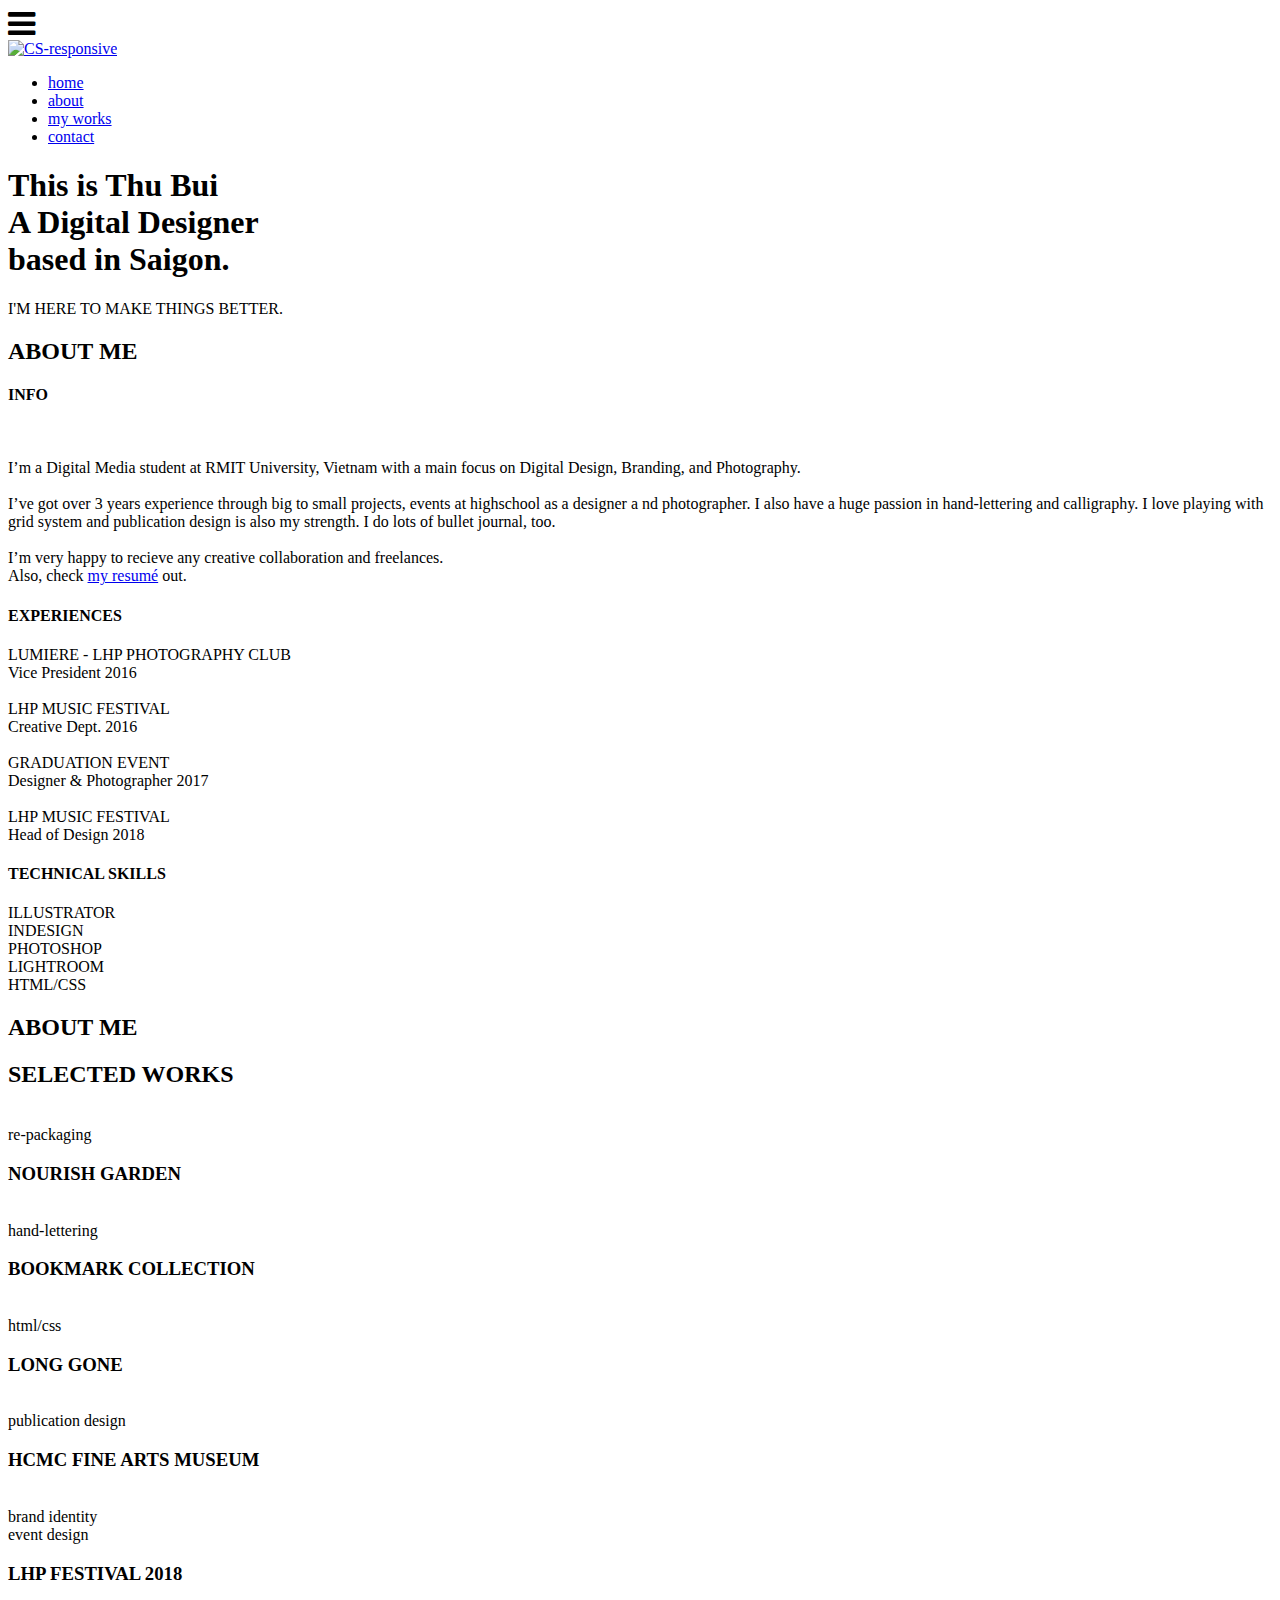
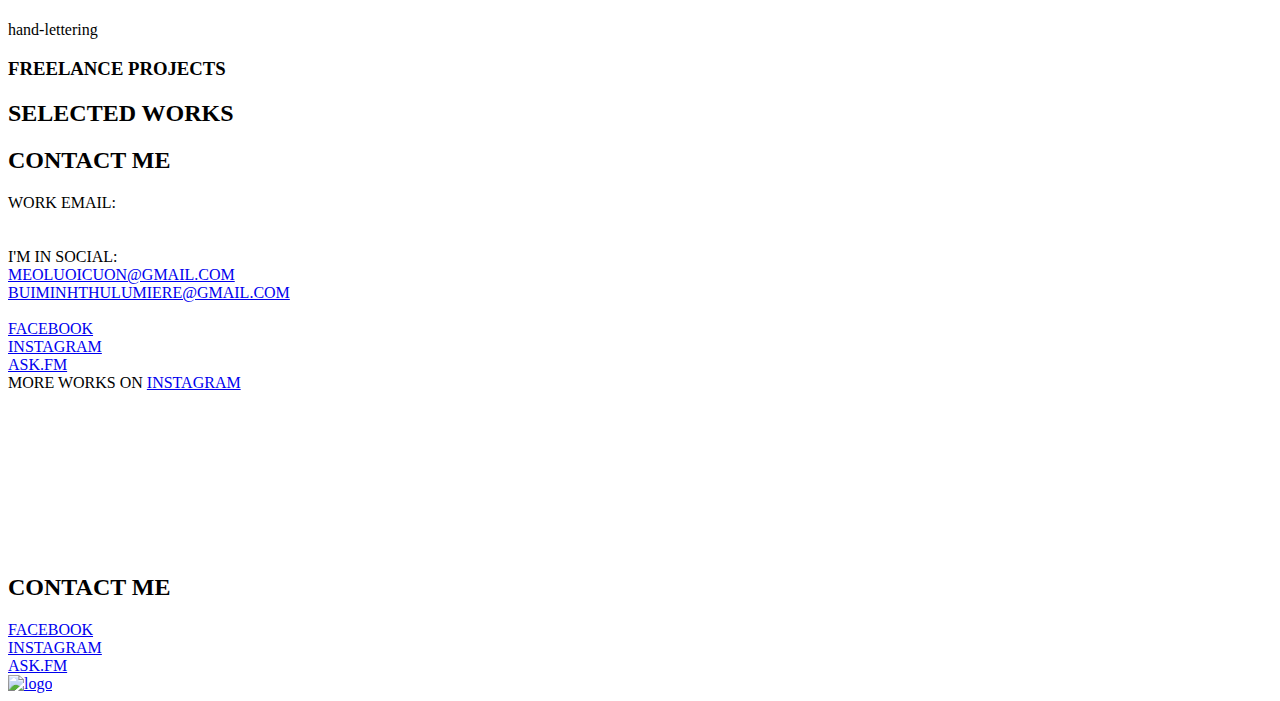
==== index.html @ 11333126 "Add files via upload" ====
<!DOCTYPE html>
<html >

<head>
	<meta charset="utf-8">
	<meta http-equiv="X-UA-Compatible" content="IE=edge">
	<meta name="viewport" content="width=device-width, initial-scale=1">


	<title>Thu Bui Portfolio</title>
	<link rel="icon" type="image/png" href="images/faviconfinal.png">
	<link href="https://fonts.googleapis.com/css?family=Montserrat:400,400i,500,500i,600,600i,700,700i,800,800i,900,900i" rel="stylesheet">
      <link href="https://fonts.googleapis.com/css?family=Raleway:300,300i,400,400i,500,500i,600,600i,700,700i,800,800i,900,900i" rel="stylesheet">

	<link type="text/css" rel="stylesheet" href="css/bootstrap.min.css" />

	<link type="text/css" rel="stylesheet" href="css/magnific-popup.css" />
	<!--barchart-->
	<link href="css/jquery.barCharts.css" rel="stylesheet">
	<link rel="stylesheet" href="css/font-awesome.min.css">

	<link type="text/css" rel="stylesheet" href="css-main/style.css" />
	<link rel="stylesheet" href="https://maxcdn.bootstrapcdn.com/font-awesome/4.7.0/css/font-awesome.min.css">
      <script src="https://code.jquery.com/jquery-3.3.1.js"></script>

	
</head>

<body>

	<header id="home">

		<div class="bg-img" style="background-image: url('images/dalat.jpg');">
			<div class="overlay"></div>
		</div>
	


				<nav>

                        <div class="menu-icon">
                              <i class="fa fa-bars fa-2x"></i>
                        </div>

                        <div class="logo">
                              <a class="navbar-brand" href="#">
                                <picture>

                                  <img src="images/faviconwhite.png" alt="CS-responsive" width="45px;">
                                </picture>
                              </a>
                        </div>

                        <div class="menu">
	                              <ul>
	                                    <li><a href="#" onclick="$('#home').animatescroll();">
									<span class="icon">
										<i aria-hidden="true" class="icon-contact"></i>
									</span>
									<span>home</span>
								</a></li>
	                                    <li><a href="#" onclick="$('#about').animatescroll();">
									<span class="icon">
										<i aria-hidden="true" class="icon-contact"></i>
									</span>
									<span>about</span>
								</a></li>
	                                    <li><a href="#" onclick="$('#portfolio').animatescroll();">
									<span class="icon">
										<i aria-hidden="true" class="icon-contact"></i>
									</span>
									<span>my works</span>
								</a></li>
	                                    <li>
	                                    	<a href="#" onclick="$('#contact').animatescroll();">
									<span class="icon">
										<i aria-hidden="true" class="icon-contact"></i>
									</span>
									<span>contact</span>
								</a></li>
	                              </ul>
                        </div>
                  </nav>






		<div class="home-wrapper">
			<div class="container">
				<div class="row">

					<div class="col-md-12 col-md-offset-1">
						<div class="home-content">
							<h1 class="white-text mb-0">This is Thu Bui<br>A Digital Designer<br>based in Saigon.</h1>
							<p class="white-text p-home">I'M HERE TO MAKE THINGS BETTER.</p>
							
							
						</div>
					</div>
			

				</div>
			</div>
		</div>


	</header>

	<div id="about" class="section md-padding background-about">


		<div class="container">


			<div class="row">

				<div class="row">
					<div class="col-lg-6">
						<div class="section-header text-LEFT bg-title">
					<h2 class="title">ABOUT ME</h2>
				</div>

					</div>
					<div class="col-lg-6"></div>
				
				</div>


				<div class="col-md-6 ">
					<div class="row">
							<div class="col-md-7 abouttitle ">
							</div>
							<div class="col-md-5 abouttitle ">
								<h4>INFO</h4>
							</div>
					</div>


					
						<div class="col-md-7  portrait d-flex align-items-center">
								<img class="img-responsive" src="images/portrait.png" alt="">



						</div>

						<div class="row">
						<div class="col-md-5 aboutcontent aboutcontent-last">
						<p>I’m a Digital Media student at
							RMIT University, Vietnam with a main focus on Digital Design, Branding, and Photography.<br>
							
							<br>I’ve got over 3 years experience through big to small projects, events at highschool as a designer a nd photographer. I also have a huge passion in hand-lettering and calligraphy.
						
							I love playing with grid system and publication design is also my strength. I do lots of bullet journal,  too. 
								<br><br>
							I’m very happy to recieve any creative collaboration and freelances.<br>
							 Also, check <a href ="images/cv.pdf">my resumé</a> out. 
							
							 </p>

					
				</div>
				</div>
				</div>
		
				<div class="col-md-3 ">
					<div class="row">
							<div class="col-lg-12 abouttitle ">
						<h4>EXPERIENCES</h4>
							</div>
						</div>


						<div class="row">
							<div class="col-md-12 aboutcontent ">
						<p>
							<span class="abouttitle">LUMIERE
								- LHP PHOTOGRAPHY CLUB</span>
								<br>Vice President       2016
								<br></br>
								<span class="abouttitle">LHP MUSIC FESTIVAL</span>
								<br>Creative Dept.       2016
								<br></br>
								<span class="abouttitle">GRADUATION EVENT</span>
								<br>Designer & Photographer       2017
								<br></br>	
								<span class="abouttitle">LHP MUSIC FESTIVAL</span>
								<br>Head of Design       2018
						</p>
						</div>
					</div>
				</div>
	
				<div class="col-md-3">
					
						<div class="row">
							<div class="col-md-12 abouttitle">
						<h4>TECHNICAL SKILLS</h4>
							</div>
						</div>

						

								<div class="row chartt">
							<div class="col-md-12 aboutcontent">
								<div class="barChart">
									  <div class="barChart__row" data-value="60">
									    <span class="barChart__label">ILLUSTRATOR</span>
									   
									    <span class="barChart__bar"><span class="barChart__barFill"></span></span>
									  </div>
									  <div class="barChart__row" data-value="50">
									    <span class="barChart__label">INDESIGN</span>
									    
									    <span class="barChart__bar"><span class="barChart__barFill"></span></span>
									  </div>
									   <div class="barChart__row" data-value="40">
									    <span class="barChart__label">PHOTOSHOP</span>
									    
									    <span class="barChart__bar"><span class="barChart__barFill"></span></span>
									  </div>
									  <div class="barChart__row" data-value="60">
									    <span class="barChart__label">LIGHTROOM</span>
									    
									    <span class="barChart__bar"><span class="barChart__barFill"></span></span>
									  </div>

									  
									  <div class="barChart__row" data-value="20">
									    <span class="barChart__label">HTML/CSS</span>
									    
									    <span class="barChart__bar"><span class="barChart__barFill"></span></span>
									  </div>


								</div>
							</div>
						</div>
					
				</div>
				<!-- /about -->

				
			</div>

			<div class="row">
				<div class="col-lg-6"></div>
				<div class="col-lg-6">
								<div class="section-footer1 text-right bg-title">
									<h2 class="sectiontitle">ABOUT ME</h2>
								</div>
				</div>
			</div>


		</div>


	</div>




	<div id="portfolio" class="section md-padding background-port">


		<div class="container">


			<div class="row">

					<div class="row">
						
						<div class="col-lg-6">
						<div class="section-header text-LEFT bg-title">
							<h2 class="title">SELECTED WORKS</h2>
						</div>
					</div>
					<div class="col-lg-6"></div>
					</div>

				
					<div class="col-md-4 col-xs-12 work">
						<img class="img-responsive" src="images/kiehl/ig4.png" alt="">
						<a href="works-kiehls.html" class="overlay"></a>
						<div class="work-content">
							<span>re-packaging</span>
							<h3>NOURISH GARDEN</h3>
						</div>
					</div>
				
					<div class="col-md-4 col-xs-6 work">
						<img class="img-responsive hello" src="images/bookmark/gif.gif" alt="">
						<a href="works-bookmarks.html" class="overlay"></a>
						<div class="work-content">
							<span>hand-lettering</span>
							<h3>BOOKMARK COLLECTION</h3>
						</div>
					</div>
					
					<!-- Work -->
					<div class="col-md-4 col-xs-6 work">
						<img class="img-responsive" src="images/LONG GONE/LONGGONE.png" alt="">
						<a href="https://mac27inch-only.netlify.com/" class="overlay"></a>
						<div class="work-content">
							<span>html/css</span>
							<h3>LONG GONE</h3>
						</div>
					</div>
					<!-- /Work -->
			</div>
			<!-- /Row -->
			<div class="row">
				<!-- Work -->
				<div class="col-md-4 col-xs-6 work">
					<img class="img-responsive" src="images/museum/mockup1-s.png" alt="">
					<a href="works-museum.html" class="overlay"></a>
					<div class="work-content">
						<span>publication design</span>
						<h3>HCMC FINE ARTS MUSEUM</h3>
					</div>
				</div>
			
				<div class="col-md-4 col-xs-6 work">
					<img class="img-responsive" src="images/FES18/mockupsquare.png" alt="">
					<a href="works-fes.html" class="overlay"></a>
					<div class="work-content">
						<span>brand identity <br> event design</span>
						<h3>LHP FESTIVAL 2018</h3>
						
					</div>
				</div>
			
				<div class="col-md-4 col-xs-12 work">
					<img class="img-responsive" src="images/lettering/behonestgif.gif" alt="">
					<a href="works-lettering.html" class="overlay"></a>
					<div class="work-content">
						<span>hand-lettering</span>
						<h3>FREELANCE PROJECTS</h3>
					</div>
				</div>
			
			</div> <!--row-->
			<!--row5-->
			<div class="row">
				<div class="col-lg-6"></div>
				<div class="col-lg-6">
			
								<div class="section-footer2 text-right bg-title">
									<h2 class="sectiontitle">SELECTED WORKS</h2>
								</div>

								

				</div>
			</div>
			<!--row5-->

		</div>
		<!-- /Container -->

	</div>
	<!-- /Portfolio -->

	


	




	<div id="contact" class="section md-padding background-contact">

	
		<div class="container">


			<div class="row">
					<div class="col-lg-6">
			
					<div class="section-header text-LEFT bg-title">
						<h2 class="title">CONTACT ME</h2>
					</div>
				</div>

			
			</div> <!--row1-->

	<div class="row rowbig">
		<div class="col-md-6 col-lg-6 col-sm-12 colbighaft1">
			<div class="row rowinfo">
				<div class="col-md-5 col-sm-6 col-xs-6  contactinfo contactinfo1">
					WORK EMAIL:
					<br>
					<br>
					<br>
					I'M IN SOCIAL:




				</div>
				
				<div class="col-md-7 col-sm-6 col-xs-6  contactinfo contactinfo2 contactinfo2social">
					
					<a href ="mailto:meoluoicuon@gmail.com">MEOLUOICUON@GMAIL.COM</a>
					<br>
					<a href ="mailto:buiminhthulumiere@gmail.com">BUIMINHTHULUMIERE@GMAIL.COM</a>
					<br>
					<br>
					<a href ="https://facebook.com/minhthu99">FACEBOOK</a>
					<br>
					<a href ="https://instagram.com/meoluoicuon">INSTAGRAM</a>
					<br>
					<a href ="https://ask.fm/meoluoicuon">ASK.FM</a>


				</div>



			</div>
		</div>

		<div class="col-md-6 col-lg-6  col-sm-12 colbighaft">
			<div class="row">
				<div class="col-12  text-left instainfo">
					MORE WORKS ON <span class="contactinfo2"><a href ="https://instagram.com/meoluoicuon">INSTAGRAM</a></span>
				</div>
			</div>
			<!--row2-->
			<div class="row">		
					<!-- insta -->
					<div class="col-md-4 col-sm-4 insta">
						<img class="img-responsive" src="images/museum/tiles2.jpg" alt="">
						<a href="https://www.instagram.com/p/BhAy8aahB1_/" class="overlay"></a>
						
					</div>
					
					<div class="col-md-4 col-sm-4 insta">
						<img class="img-responsive hello" src="images/museum/tiles1.jpg" alt="">
						<a href="https://www.instagram.com/p/Bg-OFoHByhs/?taken-by=meoluoicuon" class="overlay"></a>
						
					</div>
					
					<div class="col-md-4 col-sm-4 insta">
						<img class="img-responsive" src="images/museum/tiles3.jpg" alt="">
						<a href="https://www.instagram.com/p/BhAy8aahB1_/?taken-by=meoluoicuon" class="overlay"></a>
						
					</div>
					<!-- /insta -->
			</div> <!--row2>

			<!-Row3-->
			<div class="row">
				<!-- insta -->
				<div class="col-md-4 col-sm-4 insta">
					<img class="img-responsive" src="images/instagram/row2-2.png" alt="">
					<a href="https://www.instagram.com/p/BjR05cijf4g/?taken-by=meoluoicuon" class="overlay"></a>
					
				</div>
				
				<div class="col-md-4 col-sm-4 insta">
					<img class="img-responsive" src="images/instagram/row2-1.png" alt="">
					<a href="https://www.instagram.com/p/BjOiAm_jnsJ/?taken-by=meoluoicuon" class="overlay"></a>
					
				</div>
				<!-- /insta -->

				<!-- insta -->
				<div class="col-md-4 col-sm-4 insta">
					<img class="img-responsive" src="images/instagram/row2-3.png" alt="">
					<a href="https://www.instagram.com/p/BjtWwOlDFND/?taken-by=meoluoicuon" class="overlay"></a>
					
				</div>
				<!-- /insta -->
			</div><!--row3-->


			<!--Row4-->
			<div class="row">
				<!-- insta -->
				<div class="col-md-4 col-sm-4 insta">
					<img class="img-responsive" src="images/instagram/row3-1.png" alt="">
					<a href="https://www.instagram.com/p/BfPqxG3B_3r/?taken-by=meoluoicuon" class="overlay"></a>
					
				</div>
			
				<div class="col-md-4 col-sm-4 insta">
					<img class="img-responsive" src="images/instagram/row3-2.png" alt="">
					<a href="https://www.instagram.com/p/BfOKzhkBo3w/?taken-by=meoluoicuon" class="overlay"></a>
					
				</div>
				<!-- /insta -->

				<!-- insta -->
				<div class="col-md-4 col-sm-4 insta">
					<img class="img-responsive" src="images/instagram/row3-3.png" alt="">
					<a href="https://www.instagram.com/p/BfM4wwsBOl7/?taken-by=meoluoicuon" class="overlay"></a>
					
				</div>
				<!-- /insta -->
			</div><!--row4-->
			<!--row5-->
			<div class="row">
				<div class="col-12">
			
								<div class="section-footer0 text-right bg-title">
									<h2 class="sectiontitle">CONTACT ME</h2>
								</div>

								

				</div>
			</div>
			<!--row5-->
			
	</div>
</div>

		</div>
		<!-- /Container -->

	</div>




	<footer id="footer" class="sm-padding bg-custom">


		<div class="container-fluid">


			<div class="row">
				<div class="col-md-4 col-sm-4 col-xs-4">
					<div class="footer-text">
						<a href="https://facebook.com/minhthu99">FACEBOOK</a>
						<br><a href="https://instagram.com/meoluoicuon">INSTAGRAM</a>
						
						<br><a href="https://ask.fm/meoluoicuon">ASK.FM</a>
					</div>

				</div>
				<div class="col-md-4 col-sm-4 col-xs-4">

				</div>
				<div class="col-md-4 col-sm-4 col-xs-4">
					<div class="footer-logo">
						<a href="index.html"><img src="images/faviconwhite.png" alt="logo"></a>
					</div>

				</div>

			</div>
		

		</div>
	

	</footer>
	<!-- /Footer -->

	

	


	<script type="text/javascript" src="https://ajax.googleapis.com/ajax/libs/jquery/1.8.3/jquery.min.js"></script>
	<script type="text/javascript" src="js/jquery.min.js"></script>
	<script type="text/javascript" src="js/bootstrap.min.js"></script>
	<script type="text/javascript" src="js/owl.carousel.min.js"></script>
	<script type="text/javascript" src="js/jquery.magnific-popup.js"></script>
	<script type="text/javascript" src="js/jquery.barChart.js"></script>
	<script type="text/javascript" src="js/jquery.easing.min.js"></script>
	<script type="text/javascript" src="js/main.js"></script>
	<script src="https://unpkg.com/scrollreveal/dist/scrollreveal.min.js"></script>
	
     <script type="text/javascript" src="js/animatescroll.js"></script>



	<script type="text/javascript">


$('.barChart').barChart({


  type: 'horizontal',


  easing: 'swing',


  animationSpeed: 2000,

 
  rowClass: 'barChart__row',

  
  fillClass: 'barChart__barFill'
  
});




      $(document).ready(function() {
            $(".menu-icon").on("click", function() {
                  $("nav ul").toggleClass("showing");
            });
      });

      // Scrolling Effect

      $(window).on("scroll", function() {
            if($(window).scrollTop()) {
                  $('nav').addClass('black');
            }

            else {
                  $('nav').removeClass('black');
            }
      })


		window.sr = ScrollReveal({ reset: true });

		

		sr.reveal('#about', { 
		  viewFactor: 0.3
		});

		sr.reveal('#portfolio', { 
		  viewFactor: 0.3
		});

		sr.reveal('#contact', { 
		  viewFactor: 0.3
		});

		

		sr.reveal('.work', { 
		  viewFactor: 0.3
		});
		sr.reveal('.chartt', { 
		  viewFactor: 0.3
		});



	</script>



</body>

</html>
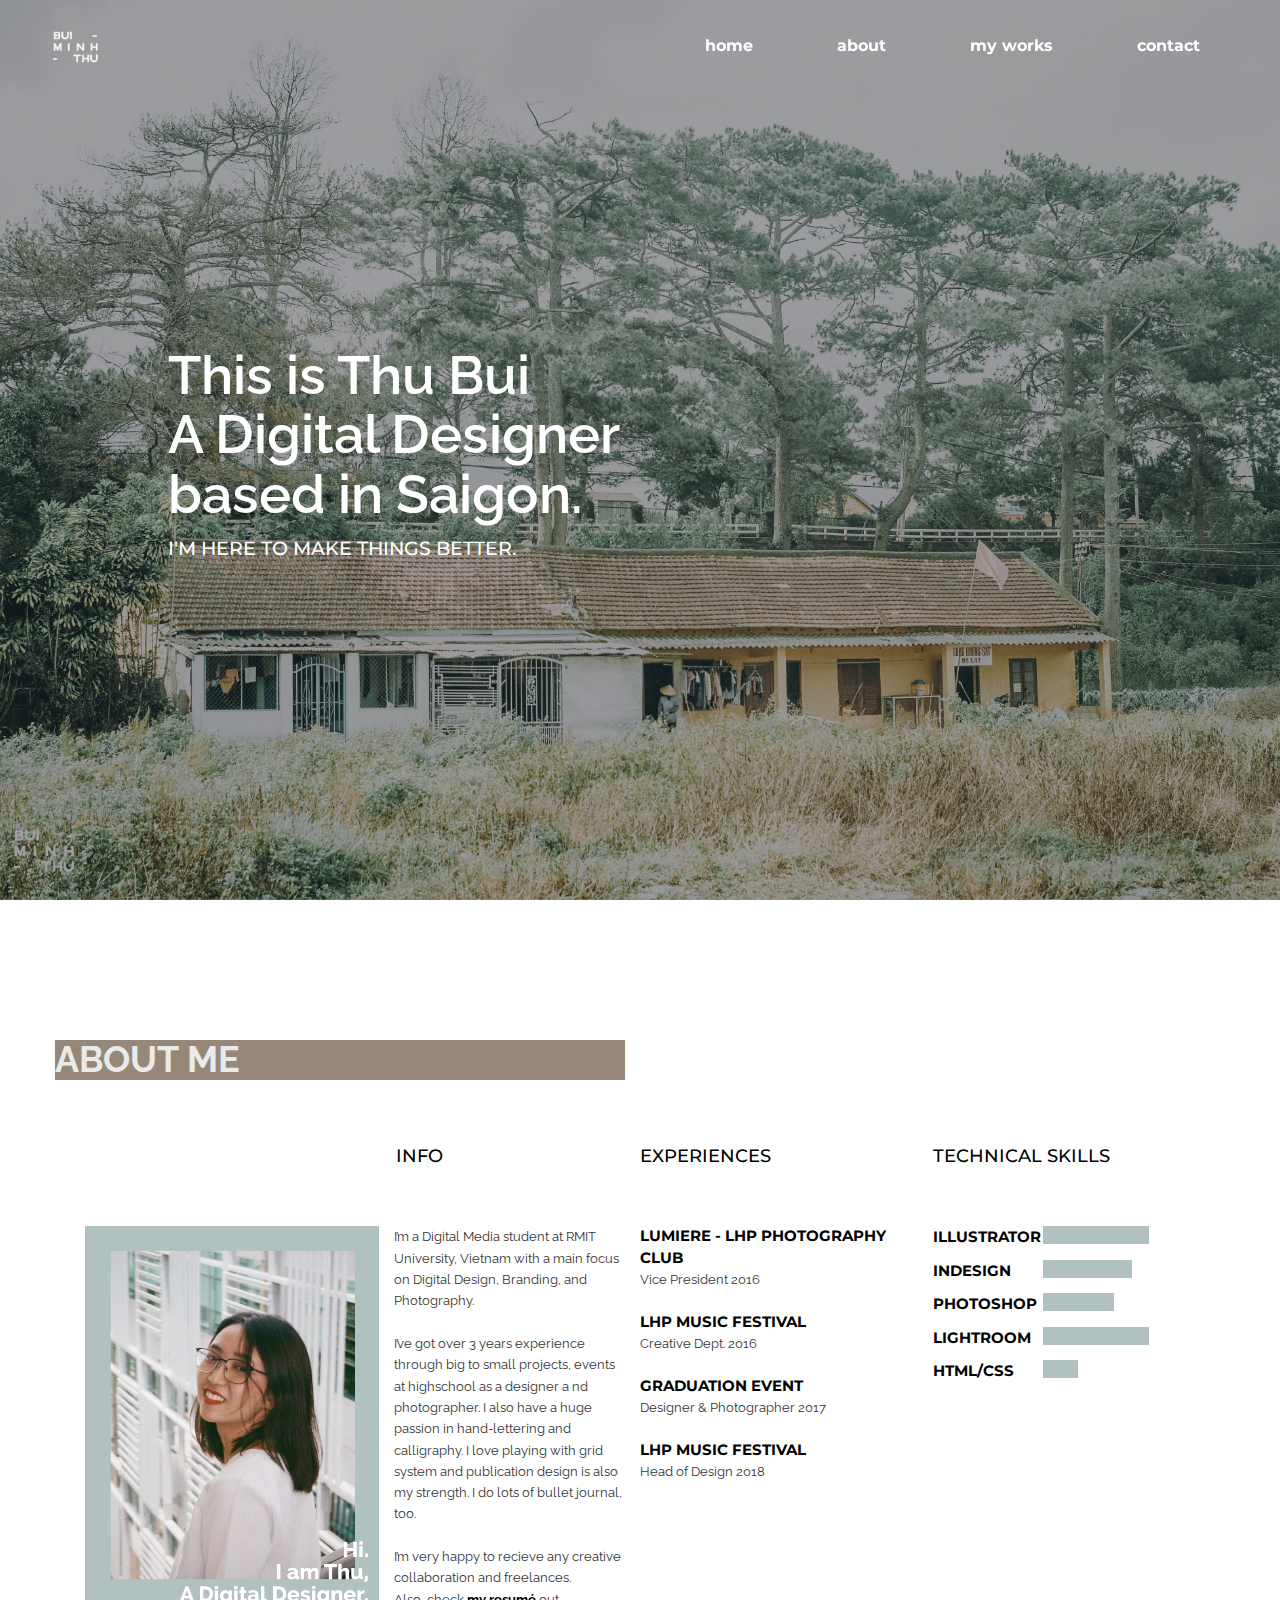
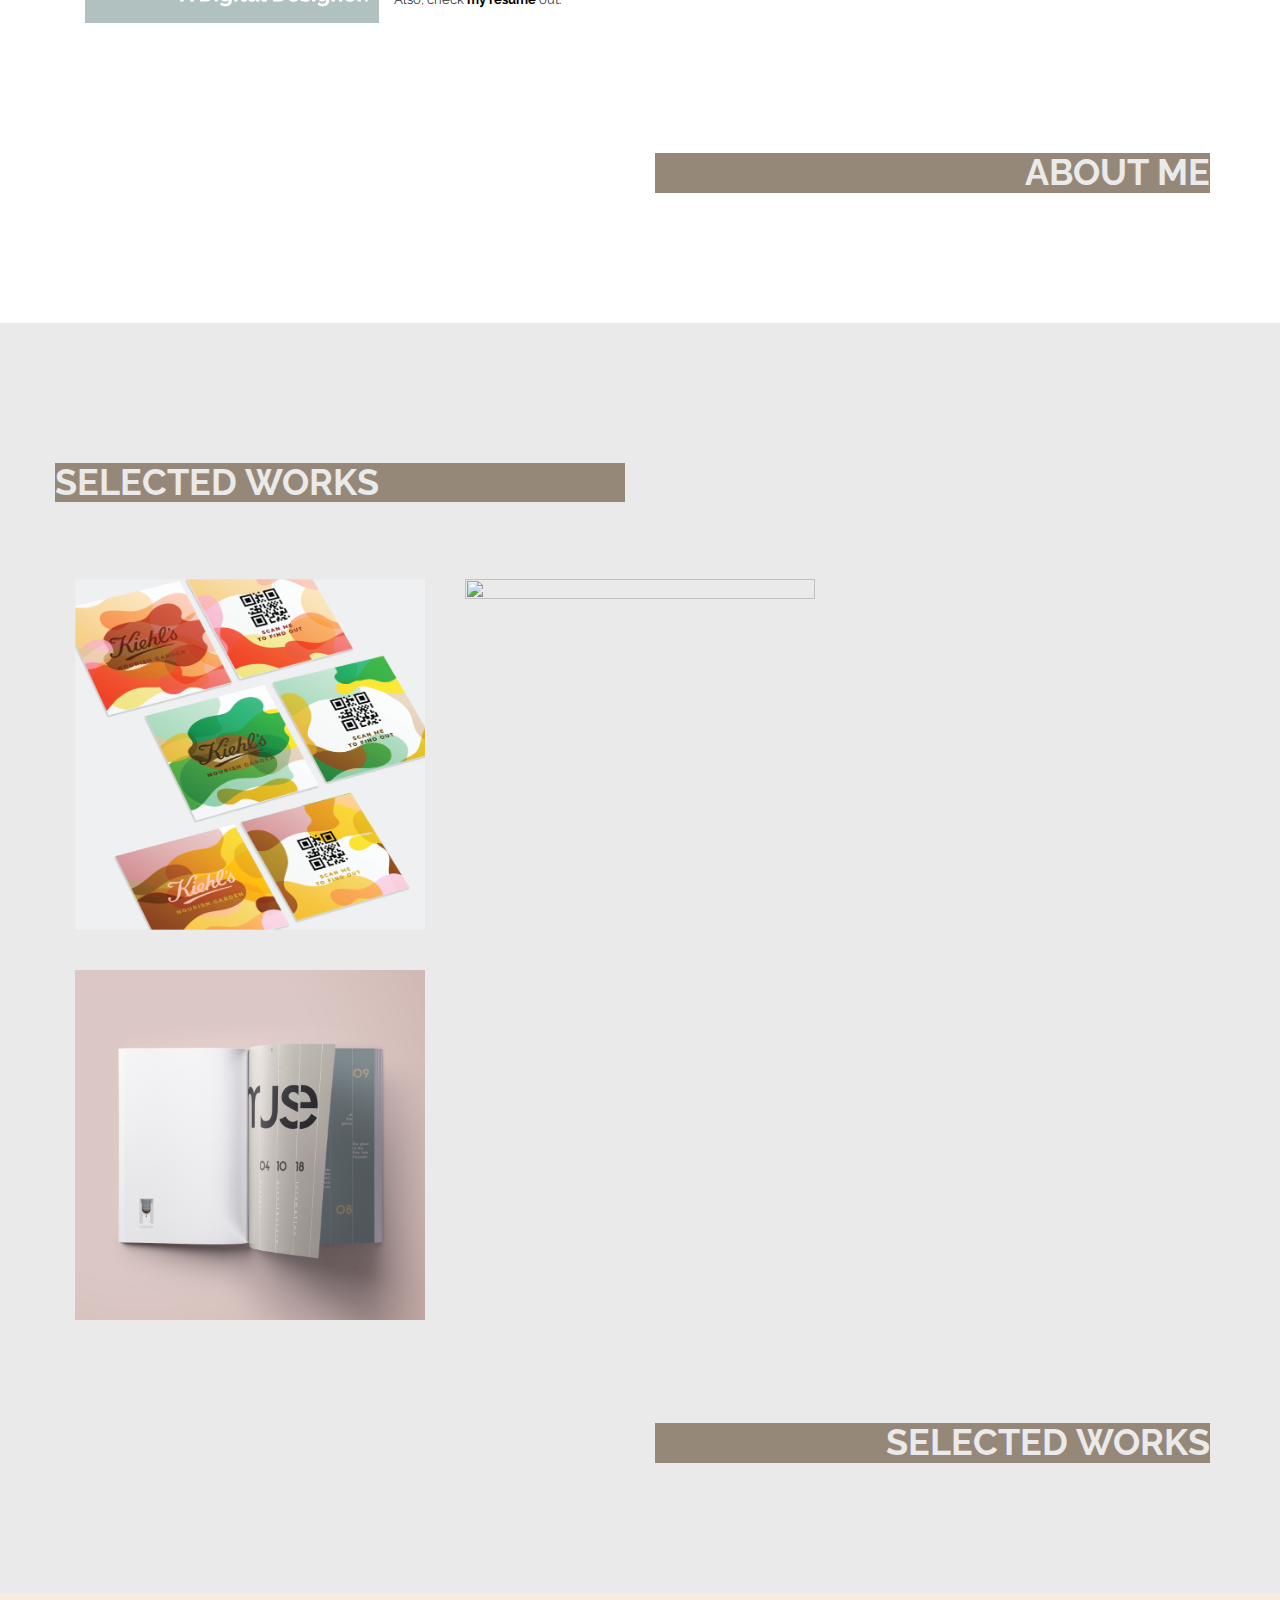
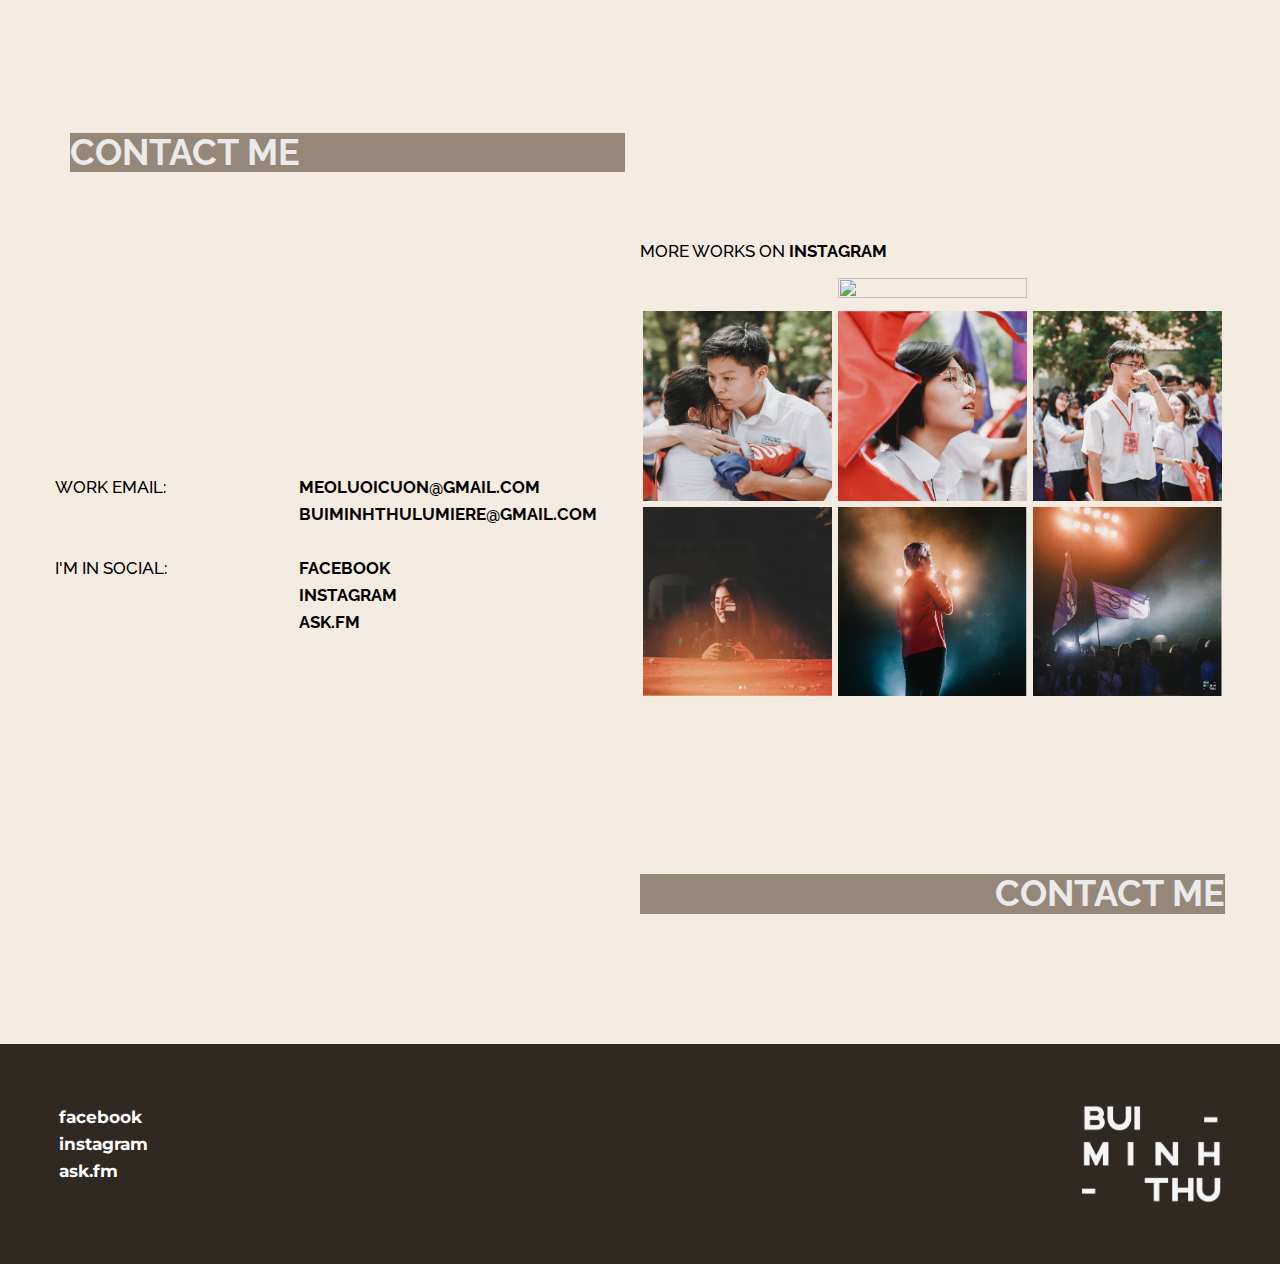
==== commit 24bdf931: "Update index.html" ====
--- a/index.html
+++ b/index.html
@@ -283,7 +283,7 @@
 
 				
 					<div class="col-md-4 col-xs-12 work">
-						<img class="img-responsive" src="images/kiehl/ig4.png" alt="">
+						<img class="img-responsive" src="images/KIEHL/ig4.png" alt="">
 						<a href="works-kiehls.html" class="overlay"></a>
 						<div class="work-content">
 							<span>re-packaging</span>
@@ -292,7 +292,7 @@
 					</div>
 				
 					<div class="col-md-4 col-xs-6 work">
-						<img class="img-responsive hello" src="images/bookmark/gif.gif" alt="">
+						<img class="img-responsive hello" src="images/BOOKMARK/gif.gif" alt="">
 						<a href="works-bookmarks.html" class="overlay"></a>
 						<div class="work-content">
 							<span>hand-lettering</span>
@@ -302,7 +302,7 @@
 					
 					<!-- Work -->
 					<div class="col-md-4 col-xs-6 work">
-						<img class="img-responsive" src="images/LONG GONE/LONGGONE.png" alt="">
+						<img class="img-responsive" src="images/LONGGONE/LONGGONE.png" alt="">
 						<a href="https://mac27inch-only.netlify.com/" class="overlay"></a>
 						<div class="work-content">
 							<span>html/css</span>
@@ -315,7 +315,7 @@
 			<div class="row">
 				<!-- Work -->
 				<div class="col-md-4 col-xs-6 work">
-					<img class="img-responsive" src="images/museum/mockup1-s.png" alt="">
+					<img class="img-responsive" src="images/MUSEUM/mockup1-s.png" alt="">
 					<a href="works-museum.html" class="overlay"></a>
 					<div class="work-content">
 						<span>publication design</span>
@@ -334,7 +334,7 @@
 				</div>
 			
 				<div class="col-md-4 col-xs-12 work">
-					<img class="img-responsive" src="images/lettering/behonestgif.gif" alt="">
+					<img class="img-responsive" src="images/LETTERING/behonestgif.gif" alt="">
 					<a href="works-lettering.html" class="overlay"></a>
 					<div class="work-content">
 						<span>hand-lettering</span>
--- a/css-main/style.css
+++ b/css-main/style.css
@@ -0,0 +1,678 @@
+
+nav {
+      position: fixed;
+      width: 100%;
+      line-height: 60px;
+      z-index:1;
+
+}
+
+nav ul {
+      line-height: 60px;
+      list-style: none;
+      background: rgba(0, 0, 0, 0);
+      overflow: hidden;
+      color: #fff;
+      padding: 0;
+      text-align: right;
+      margin: 0;
+      padding-right: 40px;
+      transition: 1s;
+}
+
+nav.black ul {
+      background: #302922;
+}
+
+nav ul li {
+      display: inline-block;
+      padding: 16px 40px;;
+}
+
+nav ul li a {
+      text-decoration: none;
+      color: #fff;
+      font-size: 16px;
+      font-family: Montserrat;
+      font-weight: 700;
+      text-decoration: none;
+   
+}
+
+.menu-icon {
+      line-height: 60px;
+      width: 100%;
+      background: #000;
+      text-align: right;
+      box-sizing: border-box;
+      padding: 15px 24px;
+      cursor: pointer;
+      color: #fff;
+      display: none;
+}
+.menu li:hover {
+  background-color: #aeccc7;
+  color: white;
+
+}
+.menu li span:hover {
+  background-color: #aeccc7;
+  color: white;
+
+}
+
+  
+
+@media(max-width: 786px) {
+
+      .logo {
+            position: fixed;
+            top: 0;
+            margin-top: 16px;
+
+      }
+
+      nav ul {
+            max-height: 0px;
+            background: #000;
+      }
+
+      nav.black ul {
+            background: #302922;
+      }
+
+      .showing {
+            max-height: 34em;
+      }
+
+      nav ul li {
+            box-sizing: border-box;
+            width: 100%;
+            padding: 24px;
+            text-align: center;
+
+      }
+
+      .menu-icon {
+            display: block;
+      }
+
+}
+.logo {
+            position: fixed;
+            top: 0;
+            margin-top: 16px;
+            margin-left: 3%;
+      }
+/*BLACKNAV*/
+
+
+
+
+body {
+    font-family: 'raleway', sans-serif;
+    font-size: 16px;
+    line-height: 1.6;
+    overflow-x: hidden;
+    
+}
+
+h1, h2, h3, h4,  {
+    font-family: 'raleway', sans-serif;
+    font-weight: 700;
+    margin-top: 0px;
+    margin-bottom: 15px;
+    color: #10161A;
+}
+
+h1 {
+    font-size: 54px;
+
+}
+
+
+
+
+h2 {
+  color: #eaeaea;
+    font-family: raleway;
+    font-weight: 700;
+    font-size: 36px;
+}
+
+h3 {
+    font-size: 21px;
+}
+
+h4 {
+    font-size: 18px;
+}
+
+h4:hover {
+
+  background-color: #aeccc7;
+  color: white;
+}
+
+
+
+
+a {
+    color: #6195FF;
+    text-decoration: none;
+    -webkit-transition: 0.2s opacity;
+    transition: 0.2s opacity;
+}
+
+a:hover, a:focus {
+    text-decoration: none;
+    outline: none;
+    opacity: 0.8;
+    color: #6195FF;
+}
+
+
+
+.white-text {
+    color: #FFF;
+}
+
+
+
+ul, ol {
+    margin: 0;
+    padding: 0;
+    list-style: none
+}
+
+ 
+
+.section {
+    position: relative;
+}
+
+.md-padding {
+    padding-top: 120px;
+    padding-bottom: 120px;
+}
+
+.sm-padding {
+    padding-top: 60px;
+    padding-bottom: 60px;
+}
+
+
+
+
+.bg-grey {
+    background-color: #FAFAFA;
+    border-top: 1px solid #EEE;
+    border-bottom: 1px solid #EEE;
+}
+
+.bg-dark {
+    background-color: #1C1D21;
+}
+
+
+
+.bg-img {
+    position: absolute;
+    left: 0;
+    top: 0;
+    right: 0;
+    bottom: 0;
+    z-index: -1;
+    background-position: center;
+    background-size: cover;
+    background-attachment: fixed;
+}
+
+.bg-img .overlay {
+    position: absolute;
+    left: 0;
+    top: 0;
+    right: 0;
+    bottom: 0;
+    opacity: .4;
+    background: #1C1D21;
+}
+
+
+
+
+.section-header {
+   
+    margin-bottom: 10%;
+}
+
+.section-footer0 {
+   margin-top: 30%;
+   
+
+}
+.section-footer1 {
+   margin-top: 15%;
+   
+
+}
+.section-footer2 {
+   margin-top: 15%;
+   
+
+}
+.section-header .title {
+    text-transform: capitalize;
+    color: #eaeaea;
+    font-family: raleway;
+    font-weight: 700;
+    font-size: 36px;
+}
+
+
+
+
+.text-center .title:after {
+    margin: 20px auto 0px;
+}
+
+
+
+
+
+header {
+    position: relative;
+}
+
+#home {
+    height: 100vh;
+}
+
+#home .home-wrapper {
+    position: absolute;
+    left: 0px;
+    right: 0px;
+    top: 50%;
+    -webkit-transform: translateY(-50%);
+    -ms-transform: translateY(-50%);
+    transform: translateY(-50%);
+    text-align: center;
+}
+
+.home-content h1 {
+  text-transform: uppercase;
+}
+.home-content button {
+  margin-top: 20px;
+}
+
+.header-wrapper h2 {
+    display: inline-block;
+    margin-bottom: 0px;
+}
+
+
+
+
+
+.about:after {
+    content: "";
+    background-color: #1C1D21;
+    position: absolute;
+    left: 0;
+    top: 0;
+    bottom: 0;
+    width: 0%;
+    z-index: -1;
+    -webkit-transition: 0.2s width;
+    transition: 0.2s width;
+}
+
+.about:hover:after {
+    width: 100%;
+}
+
+
+
+
+.work {
+    position: relative;
+    padding: 20px;
+}
+
+.work>img {
+  width: 100%;
+}
+
+.work .overlay {
+    background: #1C1D21;
+    position: absolute;
+    top: 0px;
+    left: 0px;
+    right: 0px;
+    bottom: 0px;
+    opacity: 0;
+    -webkit-transition: 0.2s opacity;
+    transition: 0.2s opacity;
+    -webkit-transition-delay: 0.2s;
+    transition-delay: 0.2s;
+}
+
+.work:hover .overlay {
+    -webkit-transition-delay: 0s;
+    transition-delay: 0s;
+    opacity: 0.8;
+}
+
+.work .work-content {
+    position: absolute;
+    left: 25px;
+    right: 25px;
+    top: 50%;
+    text-align: center;
+    -webkit-transform: translateY(-50%);
+    -ms-transform: translateY(-50%);
+    transform: translateY(-50%);
+}
+
+.work .work-content h3 {
+    -webkit-transform: translateY(100%);
+    -ms-transform: translateY(100%);
+    transform: translateY(100%);
+    opacity: 0;
+    color: #aeccc7;
+    margin-bottom: 10px;
+    -webkit-transition: 0.2s all;
+    transition: 0.2s all;
+    -webkit-transition-delay: 0.1s;
+    transition-delay: 0.1s;
+    font-weight: 700;
+}
+
+.work:hover .work-content h3 {
+    -webkit-transform: translateY(0%);
+    -ms-transform: translateY(0%);
+    transform: translateY(0%);
+    opacity: 1;
+    -webkit-transition-delay: 0.1s;
+    transition-delay: 0.1s;
+}
+
+.work .work-content span {
+    display: block;
+    text-transform: uppercase;
+    -webkit-transform: translateY(100%);
+    -ms-transform: translateY(100%);
+    transform: translateY(100%);
+    opacity: 0;
+    color: white;
+    margin-bottom: 5px;
+    -webkit-transition: 0.2s all;
+    transition: 0.2s all;
+    -webkit-transition-delay: 0.2s;
+    transition-delay: 0.2s;
+    
+}
+
+.work:hover .work-content span {
+    -webkit-transform: translateY(0%);
+    -ms-transform: translateY(0%);
+    transform: translateY(0%);
+    opacity: 1;
+    -webkit-transition-delay: 0s;
+    transition-delay: 0s;
+}
+
+.work .work-link {
+    text-align: center;
+    margin-top: 20px;
+    opacity: 0;
+    -webkit-transition: 0.2s opacity;
+    transition: 0.2s opacity;
+}
+
+.work .work-link a {
+    display: inline-block;
+    width: 50px;
+    height: 50px;
+    background-color: #6195FF;
+    color: #FFF;
+    line-height: 50px;
+    text-align: center;
+}
+
+.work:hover .work-link {
+    -webkit-transition-delay: 0.2s;
+    transition-delay: 0.2s;
+    opacity: 1;
+}
+
+.background-port {
+  background-color: #eaeaea;
+}
+
+
+.background-contact {
+  background-color: #f4ece1;
+}
+.contact {
+    margin: 15px 0px;
+    text-align: center;
+}
+
+.contactinfo {
+  padding-right: 0;
+  padding-left: 0;
+  padding-top: 42%;
+  padding-bottom: 42%;
+
+
+}
+
+
+
+.contactinfo1 {
+  color: black;
+      font-size: 17px;
+      font-family: raleway;
+      font-weight: 500;
+      text-transform: ;
+}
+.contactinfo2 {
+      color: black;
+      font-size: 17px;
+      font-family: raleway;
+      font-weight: 700;
+      
+}
+.contactinfo2 a{
+      color: black;   
+}
+.contactinfo2 a:hover{
+      background-color: #aeccc7;
+      color: white;   
+}
+
+.contactinfo2social a:hover{
+      background-color: #aeccc7;
+      color: white;  
+      cursor: pointer; 
+}
+.bg-title{
+      background-color: #968878;
+         
+}
+
+.bg-title:hover{
+    background-color: #aeccc7
+         
+}
+
+
+.instainfo {
+    color: black;
+      font-size: 17px;
+      font-family: raleway;
+      font-weight: 500;
+      padding-bottom: 10px;
+      padding-top: 10px;
+}
+.insta {
+    position: relative;
+    padding: 0.5%;
+}
+
+.insta>img {
+  width: 100%;
+}
+
+.insta .overlay {
+    background: #1C1D21;
+    position: absolute;
+    top: 0px;
+    left: 0px;
+    right: 0px;
+    bottom: 0px;
+    opacity: 0;
+    -webkit-transition: 0.2s opacity;
+    transition: 0.2s opacity;
+    -webkit-transition-delay: 0.2s;
+    transition-delay: 0.2s;
+}
+
+.insta:hover .overlay {
+    -webkit-transition-delay: 0s;
+    transition-delay: 0s;
+    opacity: 0.5;
+}
+
+
+
+
+
+
+
+
+#footer {
+    position: relative;
+}
+
+.footer-logo {
+    text-align: right;
+    margin-right: 11%;
+    
+}
+
+.footer-logo>a>img {
+    max-height: 100px;
+}
+
+
+
+.footer-text {
+
+      color: white;
+      font-size: 17px;
+      font-family: Montserrat; /*mont*/
+      font-weight: 700;
+      text-transform: lowercase;
+      margin-left: 11%;
+      
+
+}
+.footer-text a{
+
+      color: white;
+      font-size: 17px;
+      font-family: Montserrat; /*mont*/
+      font-weight: 700;
+      text-transform: lowercase;
+     
+
+}
+.footer-text a:hover{
+
+      color: white;
+      font-size: 17px;
+      font-family: Montserrat; /*mont*/
+      font-weight: 700;
+      text-transform: lowercase;
+     background-color: #aeccc7;
+
+}
+.bg-custom {
+  background-color: #302922;
+}
+.aboutcontent a:hover {
+  background-color: #aeccc7;
+  color: white;
+}
+
+.aboutcontent a{
+font-weight: 700;
+color: black;
+ 
+}
+
+
+
+
+
+
+.home-content h1 {
+    text-transform: none;
+    font-family: raleway;
+    font-weight: 600;
+}
+#home .home-wrapper {
+    text-align: left;
+}
+.p-home {
+    font-family: montserrat; /*mont*/
+    font-weight: 500;
+    font-size: 14pt;
+}
+.nopadding {
+   padding: 0 !important;
+   margin: 0 !important;
+}
+.paddingh4 {
+    padding-bottom: 80%;
+}
+.abouttitle {
+    font-family: montserrat;
+    font-weight: 700;
+    font-size: 11pt;
+    color: black;
+    line-height: 1;
+    padding-left: 0;
+    padding-right: 0;
+    padding-bottom: 50px;
+}
+@media (max-width: 980px) {
+.abouttitle {
+      padding-bottom: 10px;
+    }
+  }
+ p {
+    font-family: raleway;
+    font-weight: 400;
+    font-size: 10pt;
+ }
+.aboutcontent {
+    padding-left: 0;
+    padding-bottom: 50px;
+    
+ }
+ 
+ @media (max-width: 980px) {
+  .aboutcontent-last{
+      text-align: left;
+    }
+  }
+
+  .hello {
+  
+ 
+  height: 100%
+}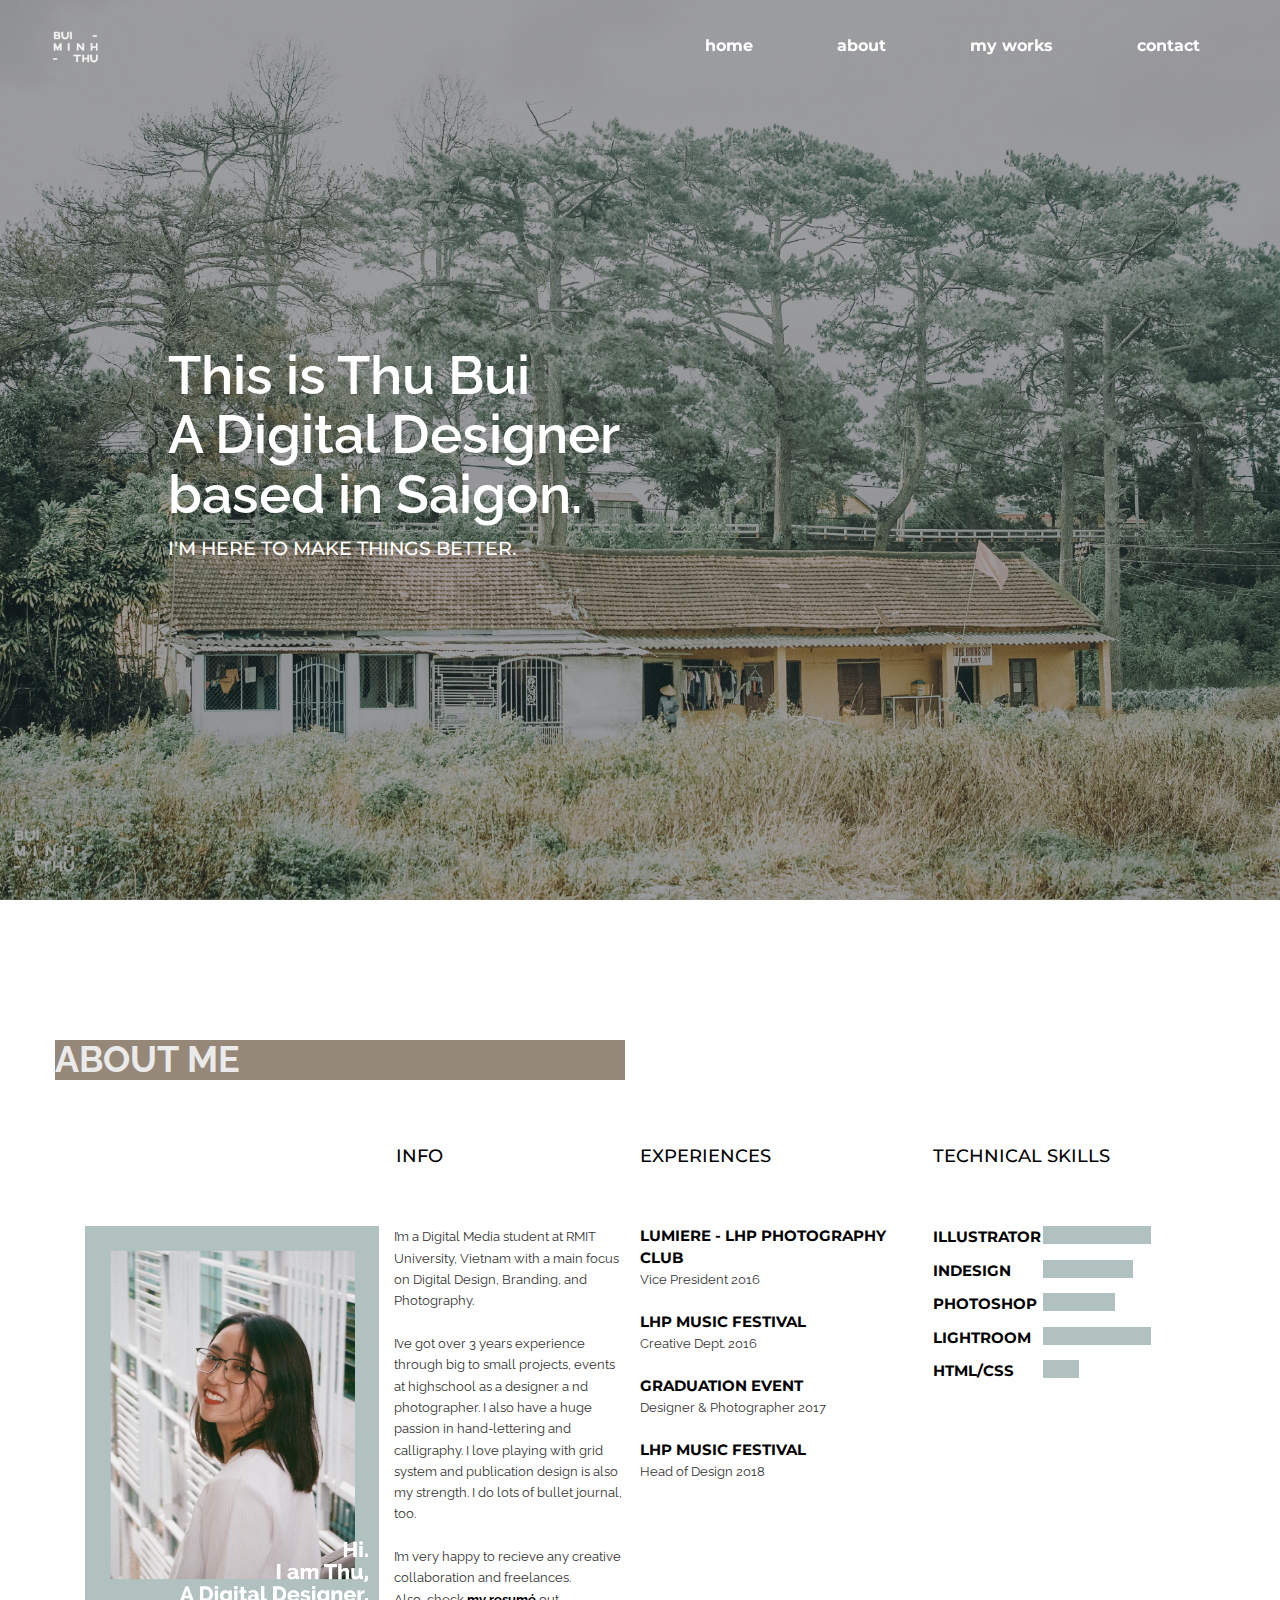
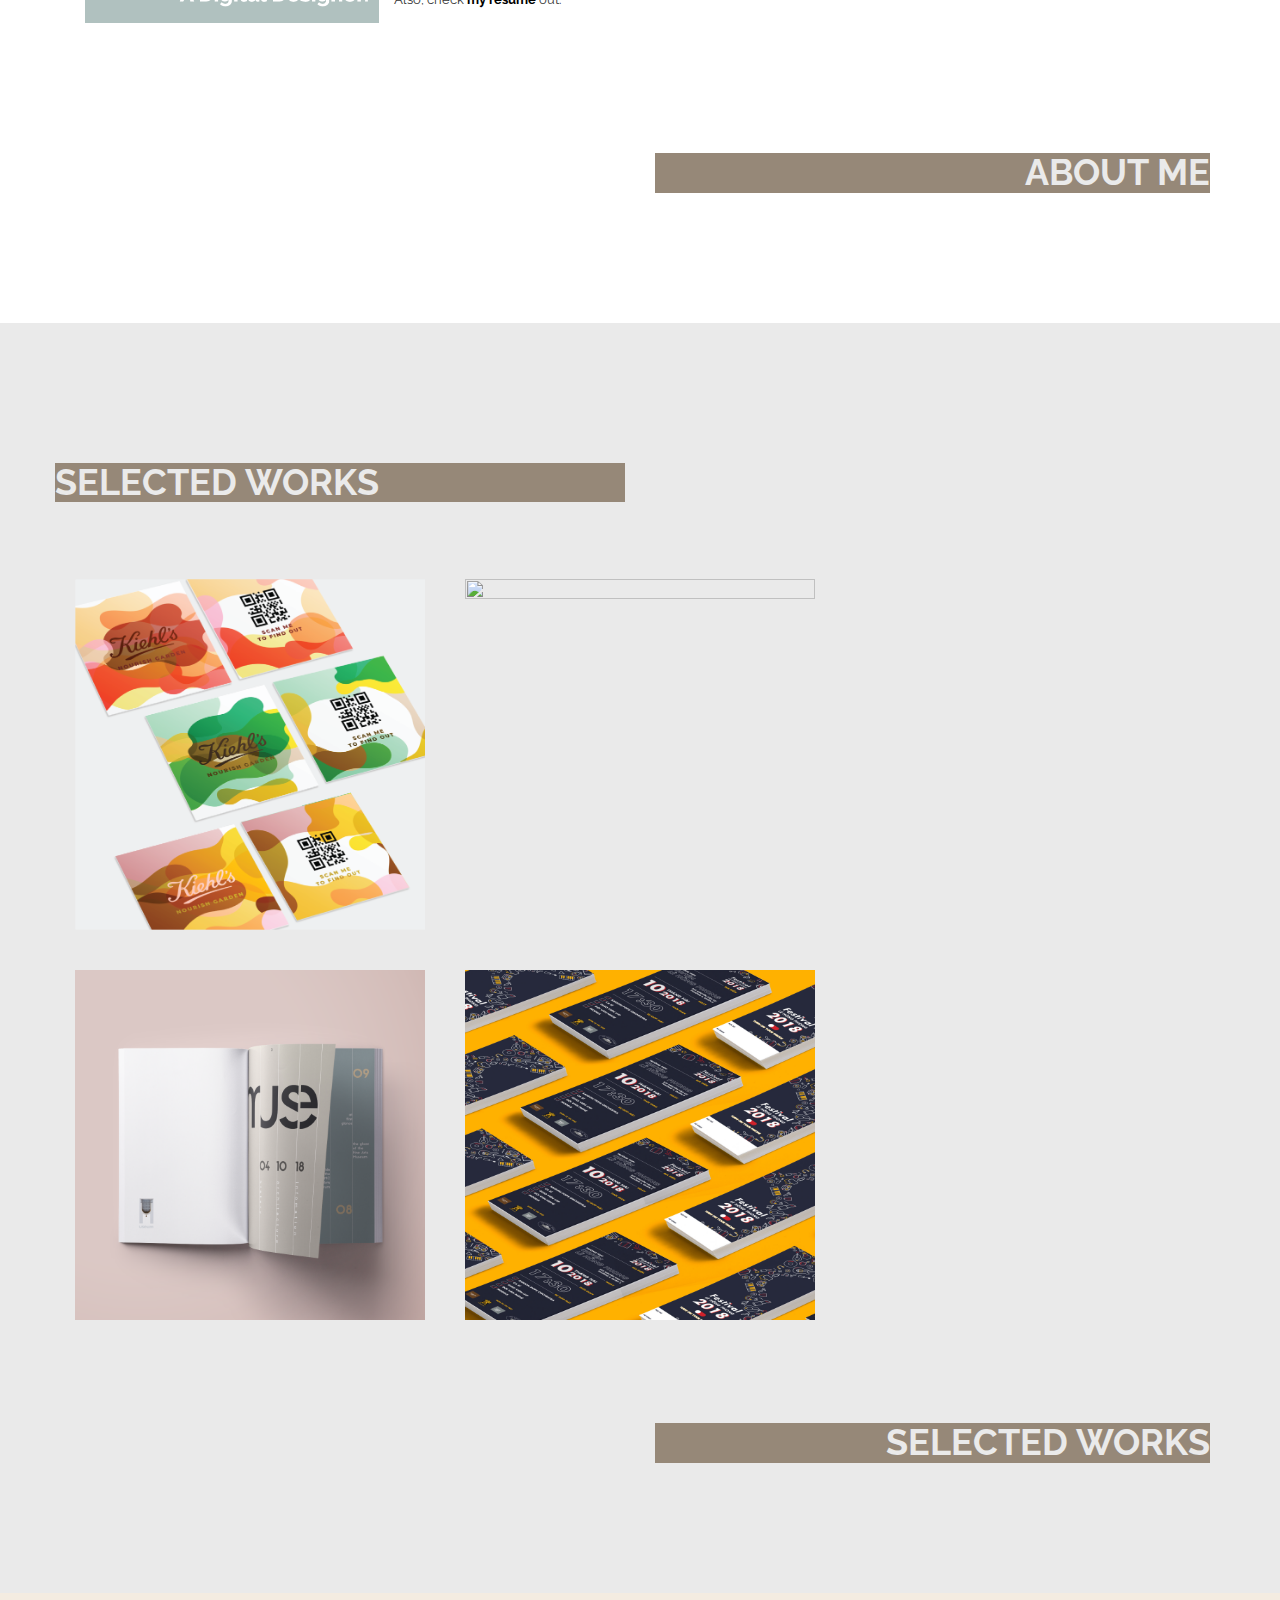
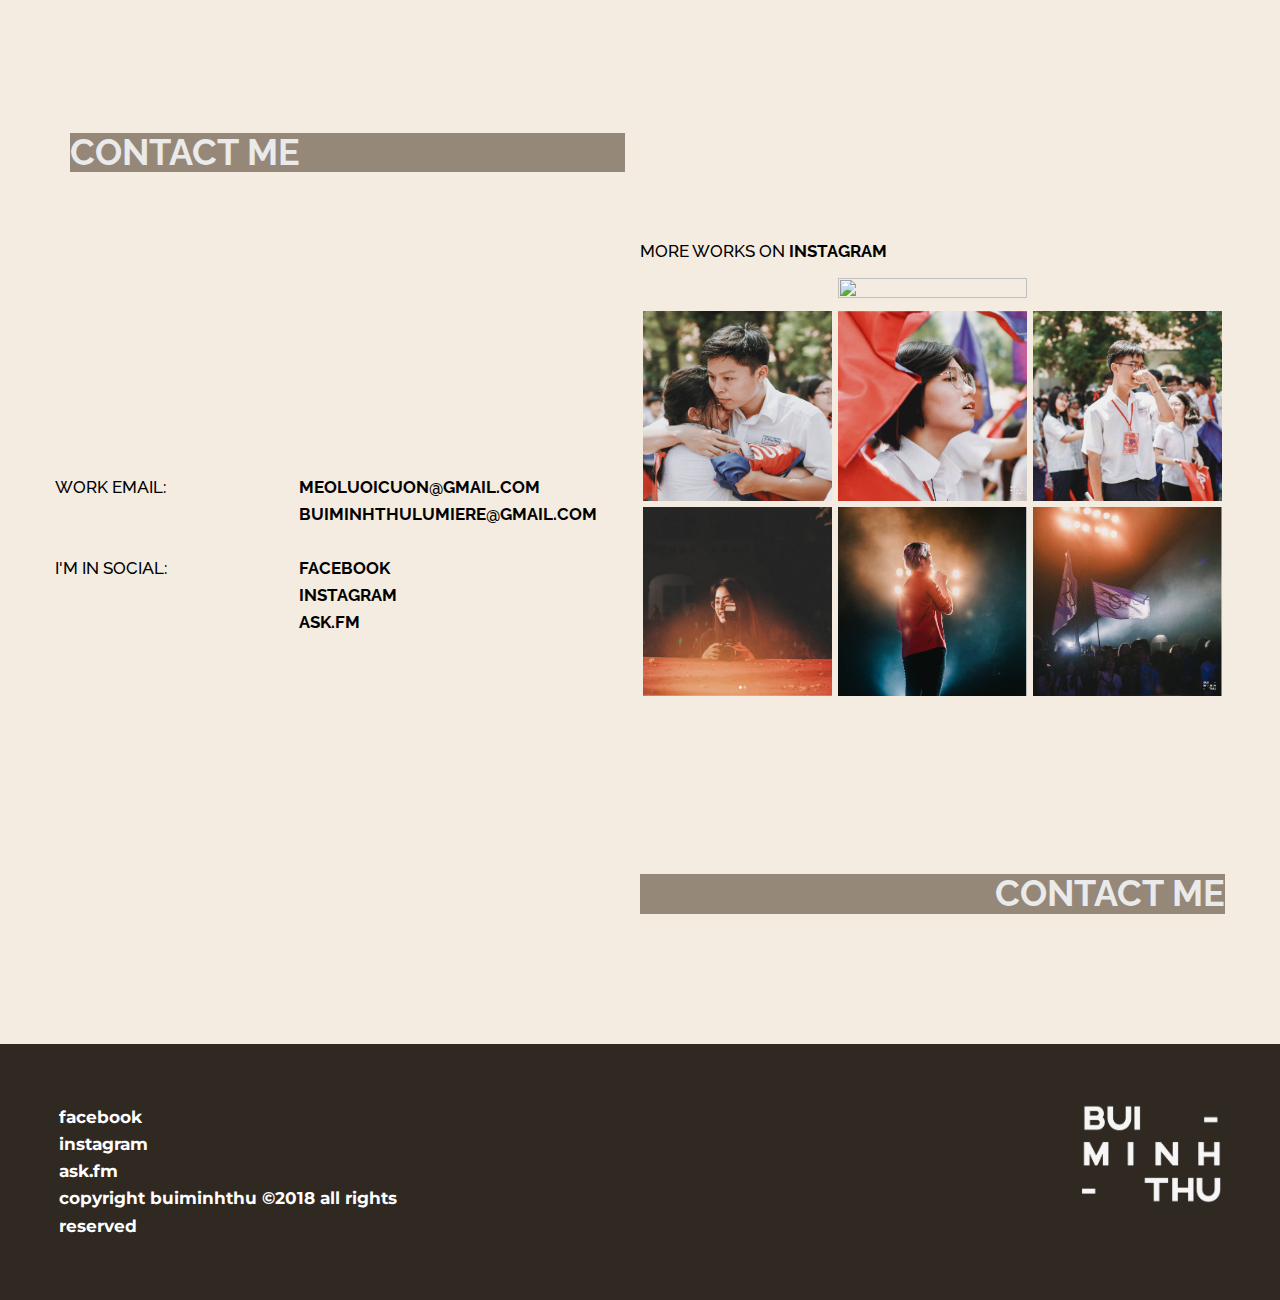
==== commit acaf1aa4: "Update index.html" ====
--- a/index.html
+++ b/index.html
@@ -542,6 +542,7 @@
 						<br><a href="https://instagram.com/meoluoicuon">INSTAGRAM</a>
 						
 						<br><a href="https://ask.fm/meoluoicuon">ASK.FM</a>
+						<br>Copyright BuiMinhThu ©2018 All rights reserved
 					</div>
 
 				</div>
